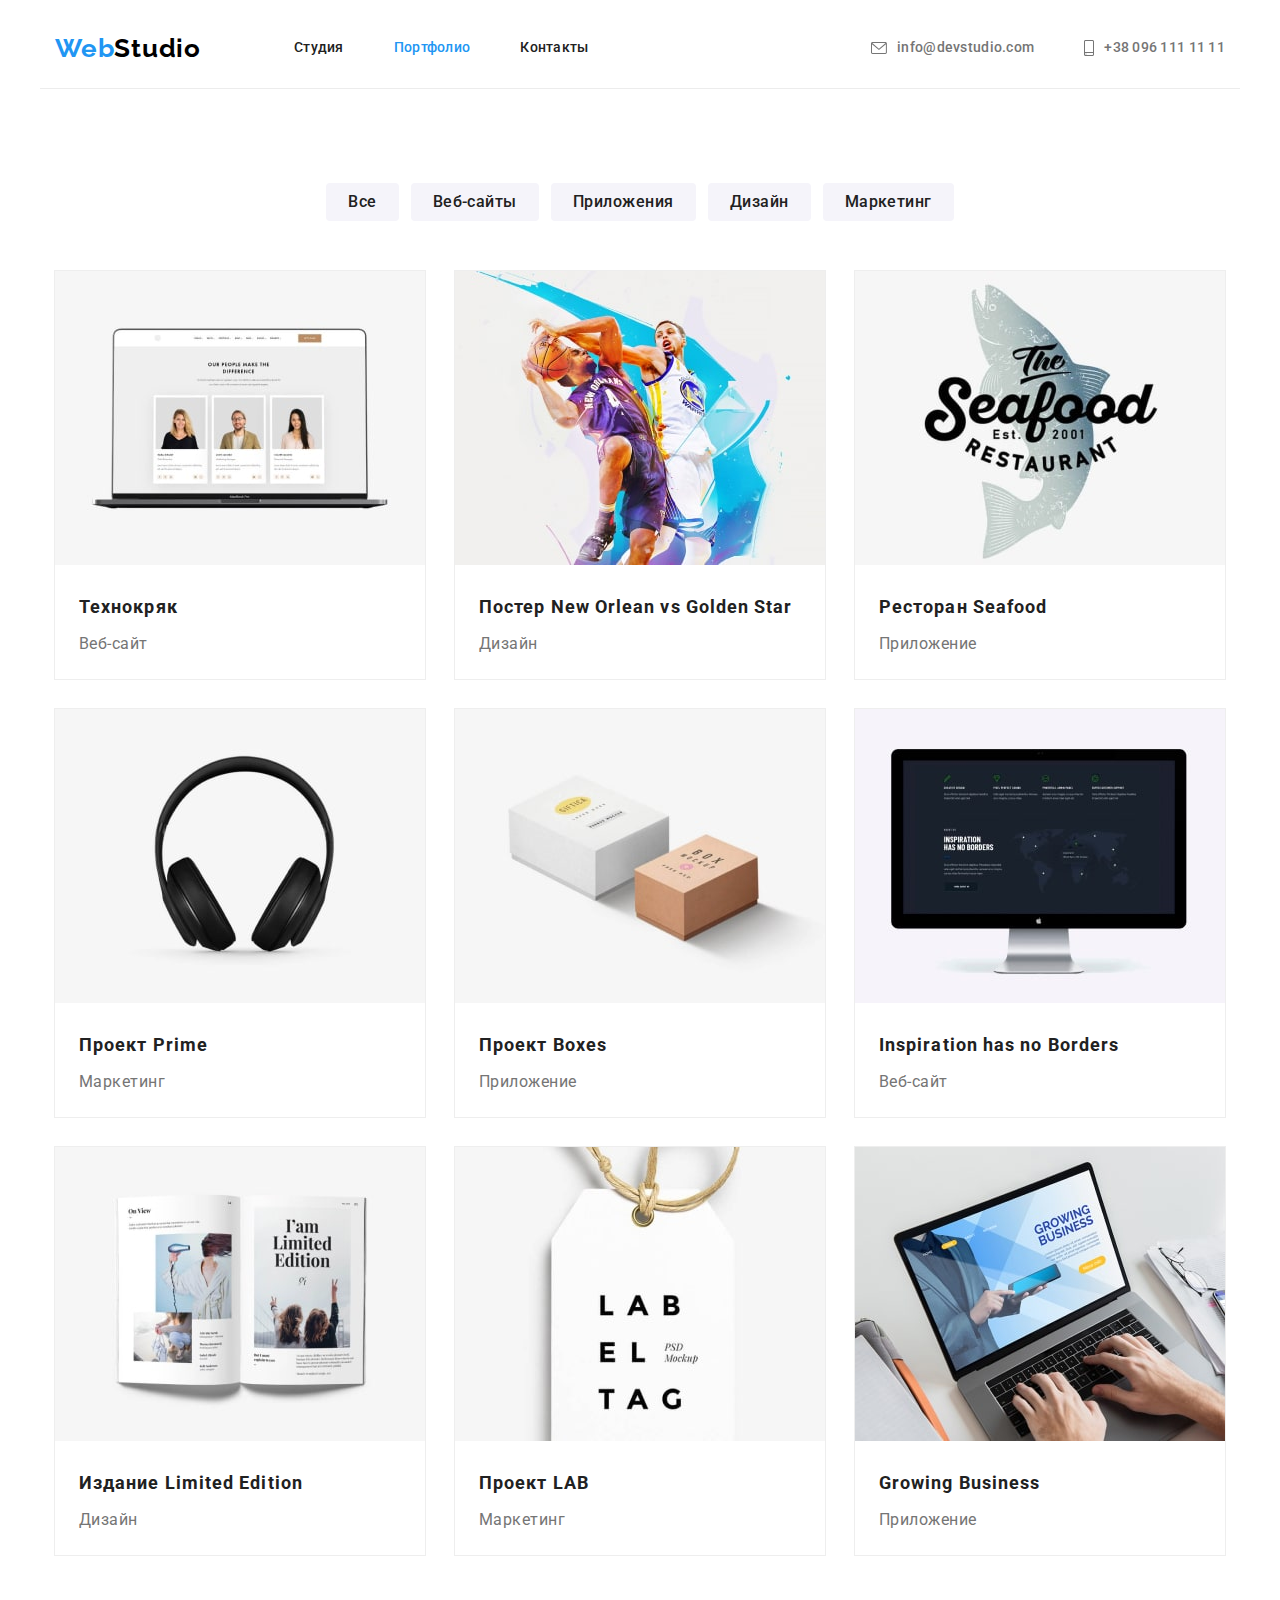
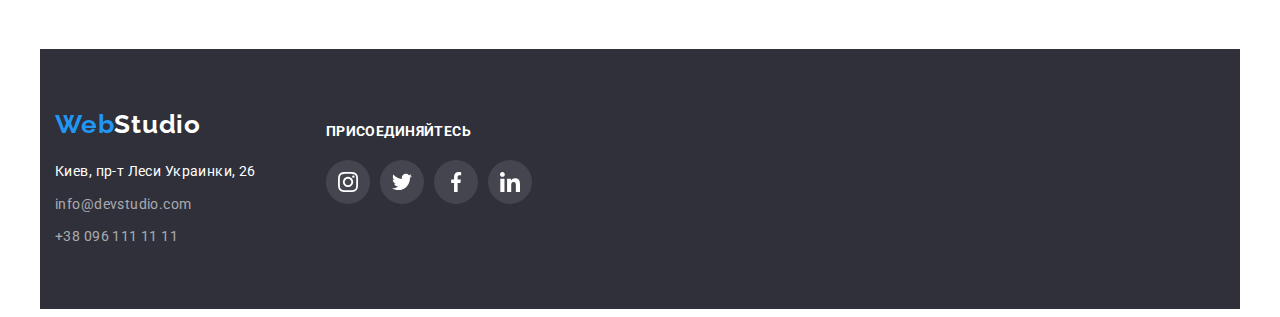
==== portfolio.html @ ea23fb6f "Добавил SVG" ====
<!DOCTYPE html>
<html lang="en">
<head>
    <meta charset="UTF-8">
    <meta http-equiv="X-UA-Compatible" content="IE=edge">
    <meta name="viewport" content="width=device-width, initial-scale=1.0">
    <title>Document</title>
    <link rel="stylesheet" href="./ccs/styles.css">
    <link rel="preconnect" href="https://fonts.googleapis.com">
    <link rel="preconnect" href="https://fonts.gstatic.com" crossorigin>
    <link href="https://fonts.googleapis.com/css2?family=Raleway:wght@700&family=Roboto:wght@400;500;700;900&display=swap"
        rel="stylesheet">
    </head>
<body class="pages"> 
    <header class="page-header">
        <div class="main-nav conteiner">
            <nav class="nav-content">
                <a href="" lang="en" class="logo logo-header link"><span class="logo-accent">Web</span>Studio</a>
                <ul class="naw-list list">
                    <li class="naw-item">
                        <a href="./" class="naw-link link">Студия</a>
                    </li>
                    <li class="naw-item">
                        <a href="" class="naw-link current link">Портфолио</a>
                    </li>
                    <li class="naw-item">
                        <a href="" class="naw-link link">Контакты</a>
                    </li>
                </ul>
            </nav>
            <ul class="info-list list">
                <li class="info-item">
    
                    <a href="mailto:info@devstudio.com" lang="en" class="info-link link">
                        <svg class="mail-icon">
                            <use href="./images/symbol-defs.svg#icon-mail"></use>
                        </svg>
                        info@devstudio.com
                    </a>
                </li>
                <li class="info-item list">
                    <a href="tel:+380961111111" class="info-link link">
                        <svg class="tel-icon">
                            <use href="./images/symbol-defs.svg#icon-tel"></use>
                        </svg>
                        +38 096 111 11 11
                    </a>
                </li>
            </ul>
        </div>
    </header>
<main>
    <section class="section">
       <div class="main-project conteiner">
            <h1 class="visually-hidden">Наши проэкты</h1>
            <!-- Направления проєктов -->
            <div class="filter">
                <h2 class="filter-title visually-hidden">Направления проєктов</h2>
                <button type="button" class="filter-button">Все</button>
                <button type="button" class="filter-button">Веб-сайты</button>
                <button type="button" class="filter-button">Приложения</button>
                <button type="button" class="filter-button">Дизайн</button>
                <button type="button" class="filter-button">Маркетинг</button>
            </div>
            <div class="project">
                <h2 class="project-title visually-hidden">Список проєктов</h2>
                <ul class="project-list list">
                    <li class="project-item">
                        <img src="./images/portfolio/project-1.jpg" alt="Макет рабочего сайта" width="370" height="294">
                        <h3 class="project-name">Технокряк</h3>
                        <p class="project-type">Веб-сайт</p>
                    </li>
                    <li class="project-item">
                        <img src="./images/portfolio/project-2.jpg" alt="Постер на ктором Играют в баскетбол" width="370"
                            height="294">
                        <h3 class="project-name">Постер <span lang="en">New Orlean vs Golden Star</span></h3>
                        <p class="project-type">Дизайн</p>
                    </li>
                    <li class="project-item">
                        <img src="./images/portfolio/project-3.jpg" alt="Логотип приложения" width="370" height="294">
                        <h3 class="project-name">Ресторан <span lang="en">Seafood</span></h3>
                        <p class="project-type">Приложение</p>
                    </li>
                    <li class="project-item">
                        <img src="./images/portfolio/project-4.jpg" alt="Наушники" width="370" height="294">
                        <h3 class="project-name">Проект <span lang="en">Prime</span></h3>
                        <p class="project-type">Маркетинг</p>
                    </li>
                    <li class="project-item">
                        <img src="./images/portfolio/project-5.jpg" alt="Две коробки" width="370" height="294">
                        <h3 class="project-name">Проект <span lang="en">Boxes</span></h3>
                        <p class="project-type">Приложение</p>
                    </li>
                    <li class="project-item">
                        <img src="./images/portfolio/project-6.jpg" alt="Макет рабочего сайта" width="370" height="294">
                        <h3 lang="en" class="project-name">Inspiration has no Borders</h3>
                        <p class="project-type">Веб-сайт</p>
                    </li>
                    <li class="project-item">
                        <img src="./images/portfolio/project-7.jpg" alt="Разворот книги с изображениями" width="370" height="294">
                        <h3 class="project-name">Издание <span lang="en">Limited Edition</span></h3>
                        <p class="project-type">Дизайн</p>
                    </li>
                    <li class="project-item">
                        <img src="./images/portfolio/project-8.jpg" alt="Бирка с надписью" width="370" height="294">
                        <h3 class="project-name">Проект <span lang="en">LAB</span></h3>
                        <p class="project-type">Маркетинг</p>
                    </li>
                    <li class="project-item">
                        <img src="./images/portfolio/project-9.jpg" alt="Ноутбук с открытм приложением" width="370" height="294">
                        <h3 lang="en" class="project-name">Growing Business</h3>
                        <p class="project-type">Приложение</p>
                    </li>
                </ul>
            </div>
       </div>
    </section>
</main>
    <footer>
        <div class="footer conteiner">
            <div class="adres-content">
                <a href="" lang="en" class="logo logo-footer link"><span class="logo-accent">Web</span>Studio</a>
                <address class="address">
                    <ul class="address-list list">
                        <li class="address-item">
                            <a href="" class="address-link link">Киев, пр-т Леси Украинки, 26</a>
                        </li>
                        <li class="address-item">
                            <a href="mailto:info@devstudio.com" lang="en"
                                class="address-link info link">info@devstudio.com</a>
                        </li>
                        <li class="address-item">
                            <a href="tel:+380961111111" class="address-link info link">+38 096 111 11 11</a>
                        </li>
                    </ul>
                </address>
            </div>
            <div class="social-conteiner">
                <h2 class="social-title">Присоединяйтесь</h2>
                <ul class="sosial-list list">
                    <li class="sosial-item">
                        <a href="" class="sosial-link link">
                            <svg class="sosial-icon">
                                <use href="./images/symbol-defs.svg#icon-instagram"></use>
                            </svg>
                        </a>
                    </li>
                    <li class="sosial-item">
                        <a href="" class="sosial-link link">
                            <svg class="sosial-icon">
                                <use href="./images/symbol-defs.svg#icon-twitter"></use>
                            </svg>
                        </a>
                    </li>
                    <li class="sosial-item">
                        <a href="" class="sosial-link link">
                            <svg class="sosial-icon">
                                <use href="./images/symbol-defs.svg#icon-facebook"></use>
                            </svg>
                        </a>
                    </li>
                    <li class="sosial-item">
                        <a href="" class="sosial-link link">
                            <svg class="sosial-icon">
                                <use href="./images/symbol-defs.svg#icon-linkedin"></use>
                            </svg>
                        </a>
                    </li>
    
                </ul>
    
            </div>
    
    
        </div>
    </footer>
 </body>
</html>
---- ccs/styles.css ----
/*  Основной фон       #FFFFFF 
    Вспомагателный фон #F5F4FA 
    Основной текст     #757575 
    Текст заголовков   #212121
    Акцент             #2196F3
    Цвет Лого          #000000

*/
*,
*::before,
*::after {
  box-sizing: border-box;
}

:root {
  --primary-bg-color: #ffffff;
  --secondary-bg-color: #f5f4fa;
  --footer-bg-color: #2f303a;

  --primary-text-color: #757575;
  --secondary-text-color: #ffffff;
  --title-text-color: #212121;

  --logo-white-color: #ffffff;
  --logo-blask-color: #000000;

  --accent-color: #2196f3;
}
/*-------------MAIN-------------*/
.conteiner {
  margin-left: auto;
  margin-right: auto;
  width: 1200px;
  padding-left: 15px;
  padding-right: 15px;
  /* outline: 2px solid red; */
}
h1,
h2,
h3,
h4,
h5,
h6,
p {
  margin: 0;
}

.visually-hidden {
  position: absolute;
  width: 1px;
  height: 1px;
  margin: -1px;
  padding: 0;
  overflow: hidden;
  border: 0;
  clip: rect(0 0 0 0);
}
.link {
  margin: 0;
  padding: 0;
  text-decoration: none;
}
.list {
  padding: 0px;
  margin: 0px;
  list-style-type: none;
}
.pages {
  font-family: Roboto;

  background-color: var(--primary-bg-color);
}

.logo {
  font-family: Raleway;
  font-weight: 700;
  font-size: 26px;
  line-height: 1.19;
  letter-spacing: 0.03em;
  font-size: 26px;
}
.logo-header {
  color: var(--logo-blask-color);
}
.logo-footer {
  color: var(--logo-white-color);
}

.logo-accent {
  color: var(--accent-color);
}

/*----------Site naw----------*/
.main-nav {
  display: flex;
  align-items: center;
  justify-content: space-between;
  border-bottom: 1px solid #ececec;
}

.nav-content {
  display: flex;
  align-items: center;
}

.naw-list {
  display: flex;
  margin-left: 93px;
}

.naw-item:not(:last-child) {
  margin-right: 50px;
}

.naw-link {
  display: block;
  padding-top: 32px;
  padding-bottom: 32px;
  font-style: normal;
  font-weight: 500;
  font-size: 14px;
  line-height: 1.14;
  letter-spacing: 0.02em;
  color: var(--title-text-color);
}

.naw-link:hover,
.naw-link:focus {
  color: var(--accent-color);
}
.naw-link.current {
  color: var(--accent-color);
}

.info-list {
  display: flex;
}
.info-item:not(:last-child) {
  margin-right: 50px;
}
.tel-icon {
  width: 10px;
  height: 16px;
  margin-right: 10px;
  fill: currentColor;
}
.mail-icon {
  width: 16px;
  height: 12px;
  margin-right: 10px;
  fill: currentColor;
}

.info-link {
  display: flex;
  align-items: center;

  padding-top: 32px;
  padding-bottom: 32px;
  font-style: normal;
  font-weight: 500;
  font-size: 14px;
  line-height: 1.14;
  letter-spacing: 0.02em;
  color: var(--primary-text-color);
}

.info-link:hover,
.info-link:focus {
  color: var(--accent-color);
}

.address {
  margin-top: 20px;
}
.address-item:not(:last-child) {
  margin-bottom: 9px;
}
.address-link {
  font-style: normal;
  font-weight: normal;
  font-size: 14px;
  line-height: 1.71;
  letter-spacing: 0.03em;
  color: var(--secondary-text-color);
}
.address-link.info {
  color: rgba(255, 255, 255, 0.6);
}

/* index.html */

/* --------------------HERO-------------------- */
.hero-conteiner {
  margin-left: auto;
  margin-right: auto;
  max-width: 1600px;
  background-size: cover;
  background-position: center;
  background-image: linear-gradient(to right, rgba(47, 48, 58, 0.4), rgba(47, 48, 58, 0.4)),
    url('../images/hero-baner.jpg');
}

.hero-content {
  /* background-color: var(--primary-text-color); */
  text-align: center;
  padding-top: 200px;
  padding-bottom: 200px;
}
.hero-title {
  padding-bottom: 20px;
  font-weight: 900;
  font-size: 44px;
  line-height: 1.36;
  text-align: center;
  letter-spacing: 0.06em;
  text-transform: uppercase;
  color: var(--secondary-text-color);
  font-size: 44px;
}
.hero-button {
  padding-bottom: 20px;
  display: inline-block;
  border-radius: 4px;
  padding: 10px 32px;
  font-family: Roboto;
  font-weight: 700;
  font-size: 16px;
  line-height: 1.87;
  letter-spacing: 0.06em;
  color: var(--secondary-text-color);
  background-color: var(--accent-color);
  font-size: 16px;
}

/* --------------------ADVANTAGE-------------------- */
.advantage{
  margin-top: 94px;
}
.advantage-list {
  display: flex;
  margin-left: -15px;   
  margin-right: -15px;
}
.advantage-item {
  margin-left: 15px;
  margin-right: 15px;
  flex-basis: calc((100% - 120px) / 4);
  m
}

.bg-icon{
  padding-top: 25px;
  padding-bottom: 25px;
  background-color: var(--secondary-bg-color);
  border-radius: 4px;
}  

.advantage-icon {
  display: block;
  width: 70px;
  height: 70px;
  margin-left: auto;
  margin-right: auto;
}

.advantage-title {
  margin-top: 30px;
  margin-bottom: 10px;
  font-weight: 700;
  font-size: 14px;
  line-height: 1.4;
  letter-spacing: 0.03em;
  text-transform: uppercase;
  color: var(--title-text-color);
}
.advantage-text {
  font-weight: normal;
  font-size: 14px;
  line-height: 1.71;
  letter-spacing: 0.03em;
  color: var(--primary-text-color);
}
.main-about {
  padding-bottom: 94px;
  padding-top: 94px;
}
.about-title {
  margin-bottom: 50px;
  font-weight: 700;
  font-size: 36px;
  line-height: 1.16;
  text-align: center;
  letter-spacing: 0.03em;
  color: var(--title-text-color);
}

.about-list {
  display: flex;
}
.about-item:not(:last-child) {
  margin-right: 30px;
}

/* --------------------TEAM-------------------- */
.main-team {
  padding-top: 94px;
  padding-bottom: 94px;
  background-color: var(--secondary-bg-color);
}
.team-title {
  margin-bottom: 50px;
  font-weight: 700;
  font-size: 36px;
  line-height: 1.16;
  text-align: center;
  letter-spacing: 0.03em;
  color: var(--title-text-color);
}

.team-list {
  display: flex;
}

.team-item {
  padding-bottom: 30px;
  text-align: center;
  border-bottom-right-radius: 4px;
  border-bottom-left-radius: 4px;
  box-shadow: 0px 1px 3px rgba(0, 0, 0, 0.12), 0px 1px 1px rgba(0, 0, 0, 0.14), 0px 2px 1px rgba(0, 0, 0, 0.2);
  background-color: var(--primary-bg-color);
}
.team-item:not(:last-child) {
  margin-right: 30px;
}

.team-name {
  margin-top: 30px;
  margin-bottom: 10px;
  font-weight: 500;
  font-size: 16px;
  line-height: 1.19;
  letter-spacing: 0.03em;
  color: var(--title-text-color);
}
.team-post {
  margin-bottom: 30px;
  font-weight: 400;
  font-size: 16px;
  line-height: 1.19;
  letter-spacing: 0.03em;
  color: var(--primary-text-color);
}

.sosial-list{
  display: flex;
  justify-content: center;
 }
.sosial-icon{
  height: 20px;
  width: 20px;
  fill: currentColor;
}
.sosial-link{
  display: flex;
  justify-content: center;
  align-items: center;
  width: 44px;
  height: 44px;
  color: #AFB1B8;
   border-radius: 50%;
}
.footer .sosial-link{
  background-color: rgba(255, 255, 255, 0.1);
  color: var(--secondary-text-color);
}

.sosial-link:hover,
.sosial-link:focus{
  background-color: var(--accent-color);
  color: var(--secondary-text-color);
}

.sosial-item:not(:last-child){
  margin-right: 10px;
}
/* --------------------CLIENT-------------------- */

.client{
  padding-top: 94px;
  padding-bottom: 94px;
  text-align: center;

}
.client-title{

  font-weight: 700;
  font-size: 36px;
  line-height: 1.16;
  letter-spacing: 0.03em;
  color: var(--title-text-color);
  margin-bottom: 50px;
}
.client-list{
  display: flex;
  justify-content: space-between;

}
/* .client-item:not(:last-child){
  margin-right: 30px;
} */
.client-link{
  display: flex;
  width: 170px;
  height: 92px;
  justify-content: center;
  align-items: center;
  color: #AFB1B8;
  border: 1px solid #AFB1B8;
  border-radius: 4px;
}
.client-link:hover,
 .client-link:focus{
  color: var(--accent-color);
  border: 1px solid var(--accent-color);
}

.client-icon{
  fill: currentColor;
}
.client-list .client-item:nth-child(1) .client-icon{
  width: 41px;
  height: 47px;
}
.client-list .client-item:nth-child(2) .client-icon{
  width: 40px;
  height: 52px;
}
.client-list .client-item:nth-child(3) .client-icon{
  width: 43px;
  height: 41px;
}
.client-list .client-item:nth-child(4) .client-icon{
  width: 85px;
  height: 41px;
}
.client-list .client-item:nth-child(5) .client-icon{
  width: 63px;
  height: 45px;
}
.client-list .client-item:nth-child(6) .client-icon{
  width: 94px;
  height: 44px;
}



/* --------------------FOOTER-------------------- */
.footer {
  display: flex;
  padding-top: 60px;
  padding-bottom: 60px;
  background-color: var(--footer-bg-color);
}

/* --------------------portfolio.html-------------------- */

/* --------------------FILTER-------------------- */
.main-project {
  padding-top: 94px;
  padding-bottom: 94px;
}
.filter {
  text-align: center;
  padding-bottom: 50px;
}
.filter-button {
  display: inline-block;
  border: 0px;
  border-radius: 4px;
  padding: 6px 22px;
  font-family: Roboto;
  font-weight: 500;
  font-size: 16px;
  line-height: 1.62;
  letter-spacing: 0.03em;
  background-color: var(--secondary-bg-color);
  color: var(--title-text-color);
}
.filter-button:focus,
.filter-button:hover {
  background-color: var(--accent-color);
  color: var(--secondary-text-color);
  box-shadow: 0px 3px 1px rgba(0, 0, 0, 0.1), 0px 1px 2px rgba(0, 0, 0, 0.08), 0px 2px 2px rgba(0, 0, 0, 0.12);
}
.filter-button:not(:last-child) {
  margin-right: 8px;
}
.footer .social-conteiner{
  margin-left: 70px;
  padding-top: 12px;

}
.footer .social-title{
  display: inline-block;
  padding-bottom: 20px;
  font-weight: bold;
  font-size: 14px;
  line-height: 1.14;
  letter-spacing: 0.03em;
  text-transform: uppercase;
  color: var(--secondary-text-color);

}


/* --------------------PROJECTS-------------------- */

.project-list {
  display: flex;
  flex-wrap: wrap;
  margin: -15px;
}
.project-item {
  outline: 1px solid #eeeeee;
  margin: 15px;
  flex-basis: calc((100% - 90px) / 3);
}
.project-item:hover{
  box-shadow: 0px 1px 1px rgba(0, 0, 0, 0.12), 0px 4px 4px rgba(0, 0, 0, 0.06), 1px 4px 6px rgba(0, 0, 0, 0.16);
}


.project-name {
  padding-left: 24px;
  padding-right: 24px;
  padding-top: 20px;
  padding-bottom: 4px;
  font-weight: 700;
  font-size: 18px;
  line-height: 2;
  letter-spacing: 0.06em;
  color: var(--title-text-color);
}
.project-type {
  padding-left: 24px;
  padding-right: 24px;
  padding-bottom: 20px;
  font-weight: 400;
  font-size: 16px;
  line-height: 1.87;
  letter-spacing: 0.03em;
  color: var(--primary-text-color);
}
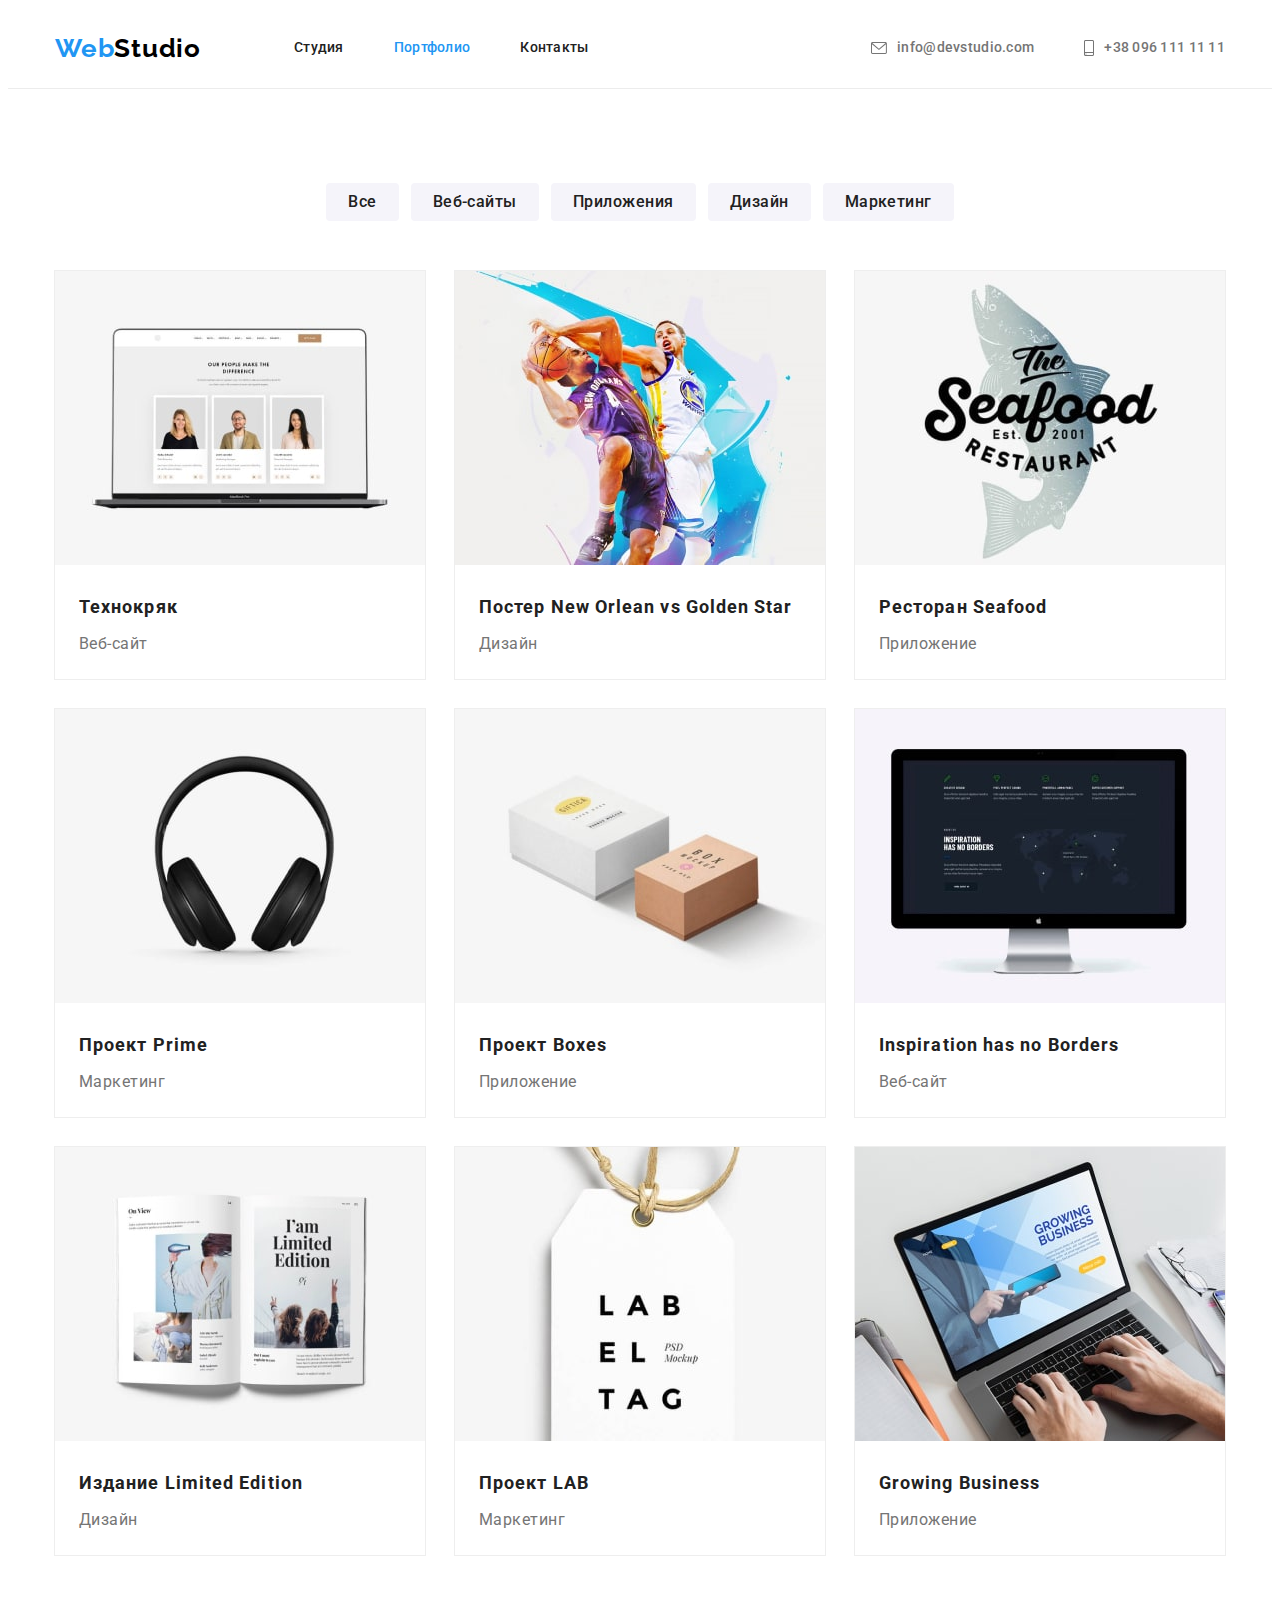
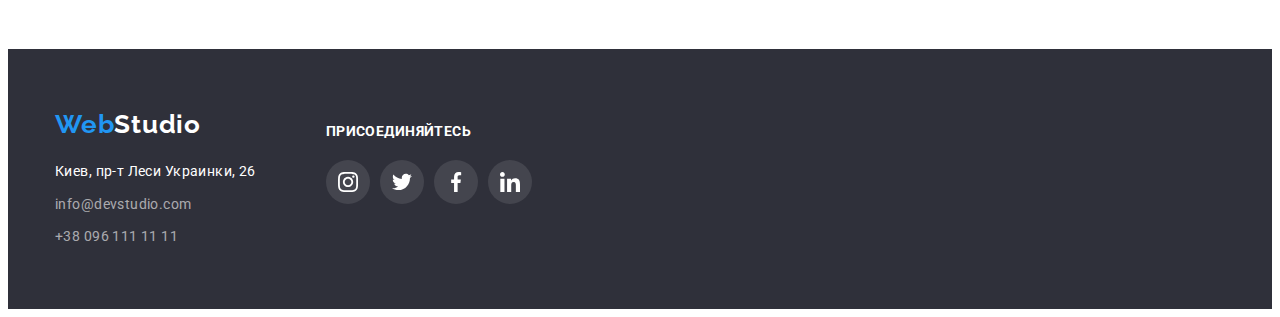
==== commit 42af2d39: "Перенёс изменения из 3 ДЗ" ====
--- a/portfolio.html
+++ b/portfolio.html
@@ -116,63 +116,63 @@
        </div>
     </section>
 </main>
-    <footer>
-        <div class="footer conteiner">
-            <div class="adres-content">
-                <a href="" lang="en" class="logo logo-footer link"><span class="logo-accent">Web</span>Studio</a>
-                <address class="address">
-                    <ul class="address-list list">
-                        <li class="address-item">
-                            <a href="" class="address-link link">Киев, пр-т Леси Украинки, 26</a>
+        <footer class="footer">
+            <div class="conteiner">
+                <div class="adres-content">
+                    <a href="" lang="en" class="logo logo-footer link"><span class="logo-accent">Web</span>Studio</a>
+                    <address class="address">
+                        <ul class="address-list list">
+                            <li class="address-item">
+                                <a href="" class="address-link link">Киев, пр-т Леси Украинки, 26</a>
+                            </li>
+                            <li class="address-item">
+                                <a href="mailto:info@devstudio.com" lang="en"
+                                    class="address-link info link">info@devstudio.com</a>
+                            </li>
+                            <li class="address-item">
+                                <a href="tel:+380961111111" class="address-link info link">+38 096 111 11 11</a>
+                            </li>
+                        </ul>
+                    </address>
+                </div>
+                <div class="social-conteiner">
+                    <h2 class="social-title">Присоединяйтесь</h2>
+                    <ul class="sosial-list list">
+                        <li class="sosial-item">
+                            <a href="" class="sosial-link link">
+                                <svg class="sosial-icon">
+                                    <use href="./images/symbol-defs.svg#icon-instagram"></use>
+                                </svg>
+                            </a>
                         </li>
-                        <li class="address-item">
-                            <a href="mailto:info@devstudio.com" lang="en"
-                                class="address-link info link">info@devstudio.com</a>
+                        <li class="sosial-item">
+                            <a href="" class="sosial-link link">
+                                <svg class="sosial-icon">
+                                    <use href="./images/symbol-defs.svg#icon-twitter"></use>
+                                </svg>
+                            </a>
                         </li>
-                        <li class="address-item">
-                            <a href="tel:+380961111111" class="address-link info link">+38 096 111 11 11</a>
+                        <li class="sosial-item">
+                            <a href="" class="sosial-link link">
+                                <svg class="sosial-icon">
+                                    <use href="./images/symbol-defs.svg#icon-facebook"></use>
+                                </svg>
+                            </a>
                         </li>
+                        <li class="sosial-item">
+                            <a href="" class="sosial-link link">
+                                <svg class="sosial-icon">
+                                    <use href="./images/symbol-defs.svg#icon-linkedin"></use>
+                                </svg>
+                            </a>
+                        </li>
+        
                     </ul>
-                </address>
+        
+                </div>
+        
+        
             </div>
-            <div class="social-conteiner">
-                <h2 class="social-title">Присоединяйтесь</h2>
-                <ul class="sosial-list list">
-                    <li class="sosial-item">
-                        <a href="" class="sosial-link link">
-                            <svg class="sosial-icon">
-                                <use href="./images/symbol-defs.svg#icon-instagram"></use>
-                            </svg>
-                        </a>
-                    </li>
-                    <li class="sosial-item">
-                        <a href="" class="sosial-link link">
-                            <svg class="sosial-icon">
-                                <use href="./images/symbol-defs.svg#icon-twitter"></use>
-                            </svg>
-                        </a>
-                    </li>
-                    <li class="sosial-item">
-                        <a href="" class="sosial-link link">
-                            <svg class="sosial-icon">
-                                <use href="./images/symbol-defs.svg#icon-facebook"></use>
-                            </svg>
-                        </a>
-                    </li>
-                    <li class="sosial-item">
-                        <a href="" class="sosial-link link">
-                            <svg class="sosial-icon">
-                                <use href="./images/symbol-defs.svg#icon-linkedin"></use>
-                            </svg>
-                        </a>
-                    </li>
-    
-                </ul>
-    
-            </div>
-    
-    
-        </div>
-    </footer>
+        </footer>
  </body>
 </html>--- a/ccs/styles.css
+++ b/ccs/styles.css
@@ -91,11 +91,14 @@
 }
 
 /*----------Site naw----------*/
+
+.page-header {
+    border-bottom: 1px solid #ececec;
+}
 .main-nav {
   display: flex;
   align-items: center;
   justify-content: space-between;
-  border-bottom: 1px solid #ececec;
 }
 
 .nav-content {
@@ -303,9 +306,12 @@
 }
 
 /* --------------------TEAM-------------------- */
-.main-team {
+.team .conteiner {
   padding-top: 94px;
   padding-bottom: 94px;
+}
+
+.team {
   background-color: var(--secondary-bg-color);
 }
 .team-title {
@@ -368,7 +374,7 @@
   width: 44px;
   height: 44px;
   color: #AFB1B8;
-   border-radius: 50%;
+  border-radius: 50%;
 }
 .footer .sosial-link{
   background-color: rgba(255, 255, 255, 0.1);
@@ -406,9 +412,7 @@
   justify-content: space-between;
 
 }
-/* .client-item:not(:last-child){
-  margin-right: 30px;
-} */
+
 .client-link{
   display: flex;
   width: 170px;
@@ -457,10 +461,12 @@
 
 /* --------------------FOOTER-------------------- */
 .footer {
+  background-color: var(--footer-bg-color);
+}
+.footer .conteiner {
   display: flex;
   padding-top: 60px;
   padding-bottom: 60px;
-  background-color: var(--footer-bg-color);
 }
 
 /* --------------------portfolio.html-------------------- */
